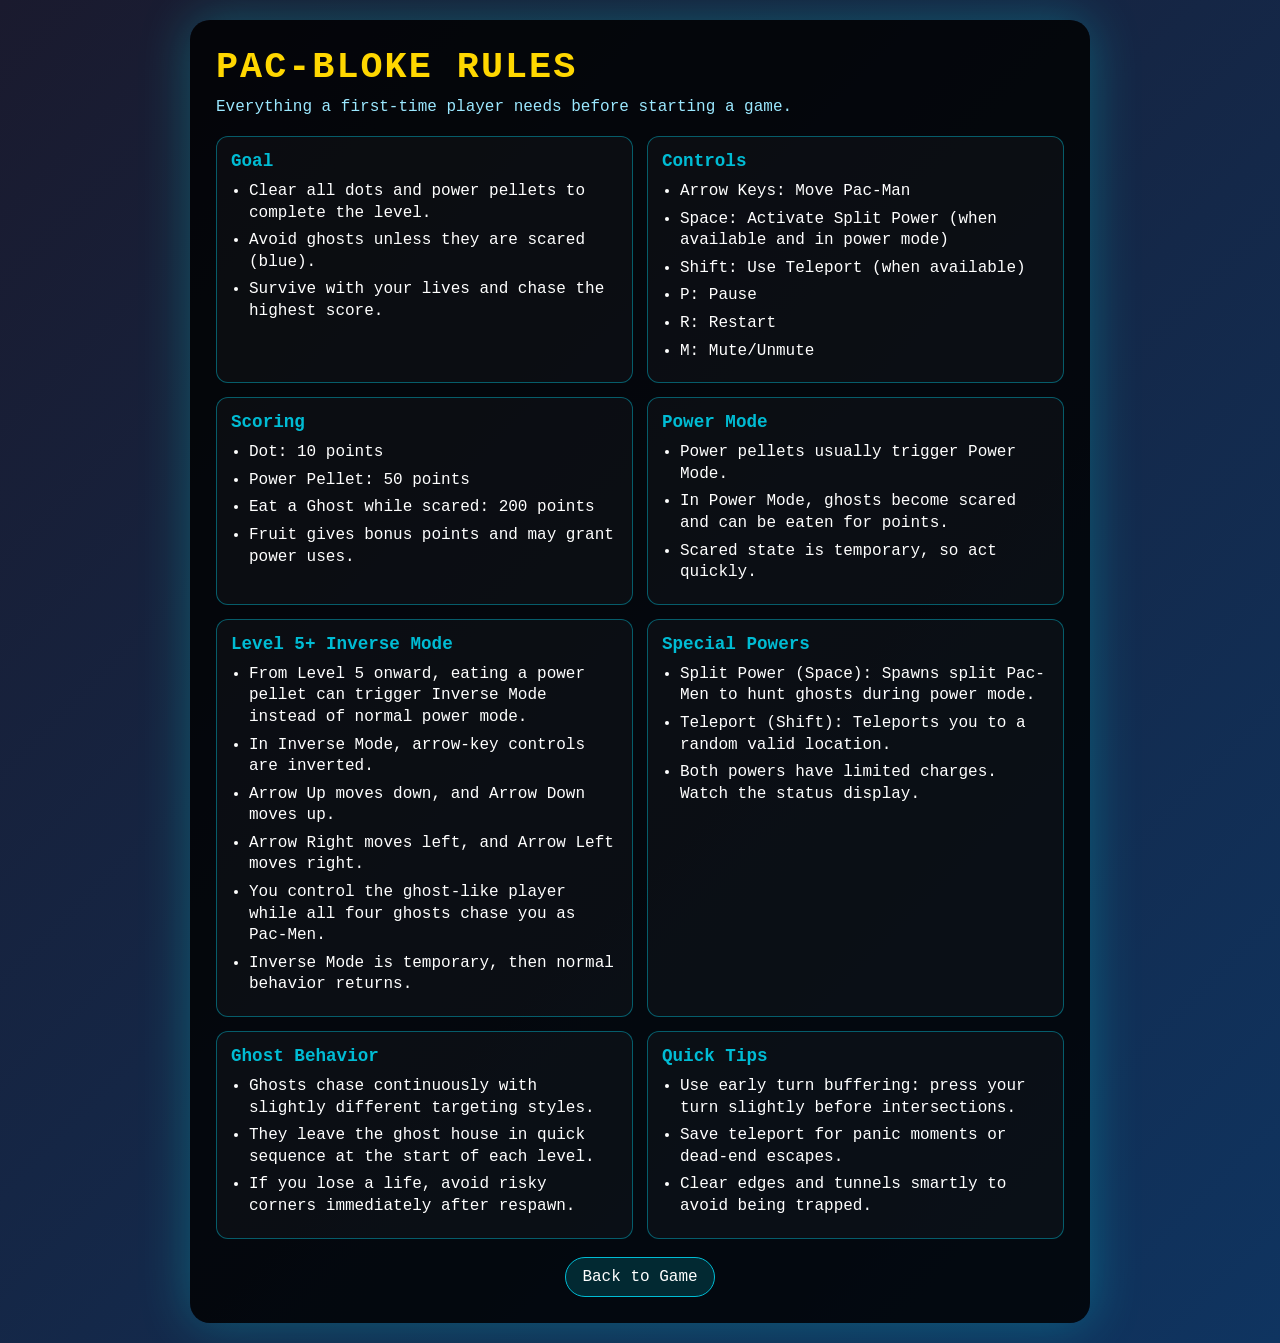
==== rules.html @ 193ca669 "Add rules page and menu button for enhanced player guidance" ====
<!DOCTYPE html>
<html lang="en">
<head>
    <meta charset="UTF-8">
    <meta name="viewport" content="width=device-width, initial-scale=1.0">
    <title>Pac-Bloke Rules</title>
    <link rel="stylesheet" href="styles.css">
</head>
<body>
    <main class="rules-wrapper">
        <section class="rules-panel">
            <h1>PAC-BLOKE RULES</h1>
            <p class="rules-subtitle">Everything a first-time player needs before starting a game.</p>

            <div class="rules-grid">
                <article class="rules-card">
                    <h2>Goal</h2>
                    <ul>
                        <li>Clear all dots and power pellets to complete the level.</li>
                        <li>Avoid ghosts unless they are scared (blue).</li>
                        <li>Survive with your lives and chase the highest score.</li>
                    </ul>
                </article>

                <article class="rules-card">
                    <h2>Controls</h2>
                    <ul>
                        <li>Arrow Keys: Move Pac-Man</li>
                        <li>Space: Activate Split Power (when available and in power mode)</li>
                        <li>Shift: Use Teleport (when available)</li>
                        <li>P: Pause</li>
                        <li>R: Restart</li>
                        <li>M: Mute/Unmute</li>
                    </ul>
                </article>

                <article class="rules-card">
                    <h2>Scoring</h2>
                    <ul>
                        <li>Dot: 10 points</li>
                        <li>Power Pellet: 50 points</li>
                        <li>Eat a Ghost while scared: 200 points</li>
                        <li>Fruit gives bonus points and may grant power uses.</li>
                    </ul>
                </article>

                <article class="rules-card">
                    <h2>Power Mode</h2>
                    <ul>
                        <li>Power pellets usually trigger Power Mode.</li>
                        <li>In Power Mode, ghosts become scared and can be eaten for points.</li>
                        <li>Scared state is temporary, so act quickly.</li>
                    </ul>
                </article>

                <article class="rules-card">
                    <h2>Level 5+ Inverse Mode</h2>
                    <ul>
                        <li>From Level 5 onward, eating a power pellet can trigger Inverse Mode instead of normal power mode.</li>
                        <li>In Inverse Mode, arrow-key controls are inverted.</li>
                        <li>Arrow Up moves down, and Arrow Down moves up.</li>
                        <li>Arrow Right moves left, and Arrow Left moves right.</li>
                        <li>You control the ghost-like player while all four ghosts chase you as Pac-Men.</li>
                        <li>Inverse Mode is temporary, then normal behavior returns.</li>
                    </ul>
                </article>

                <article class="rules-card">
                    <h2>Special Powers</h2>
                    <ul>
                        <li>Split Power (Space): Spawns split Pac-Men to hunt ghosts during power mode.</li>
                        <li>Teleport (Shift): Teleports you to a random valid location.</li>
                        <li>Both powers have limited charges. Watch the status display.</li>
                    </ul>
                </article>

                <article class="rules-card">
                    <h2>Ghost Behavior</h2>
                    <ul>
                        <li>Ghosts chase continuously with slightly different targeting styles.</li>
                        <li>They leave the ghost house in quick sequence at the start of each level.</li>
                        <li>If you lose a life, avoid risky corners immediately after respawn.</li>
                    </ul>
                </article>

                <article class="rules-card">
                    <h2>Quick Tips</h2>
                    <ul>
                        <li>Use early turn buffering: press your turn slightly before intersections.</li>
                        <li>Save teleport for panic moments or dead-end escapes.</li>
                        <li>Clear edges and tunnels smartly to avoid being trapped.</li>
                    </ul>
                </article>
            </div>

            <div class="rules-footer">
                <a class="menu-button" href="index.html">Back to Game</a>
            </div>
        </section>
    </main>
</body>
</html>
---- styles.css ----
* {
    margin: 0;
    padding: 0;
    box-sizing: border-box;
}

body {
    font-family: 'Courier New', monospace;
    background: linear-gradient(135deg, #1a1a2e 0%, #0f3460 100%);
    color: #fff;
    min-height: 100vh;
    display: flex;
    justify-content: center;
    align-items: center;
    padding: 20px;
}

.game-container {
    background: rgba(0, 0, 0, 0.8);
    border-radius: 20px;
    padding: 30px;
    box-shadow: 0 0 50px rgba(0, 255, 255, 0.3);
    max-width: 900px;
    width: 100%;
}

.header {
    text-align: center;
    margin-bottom: 20px;
}

.menu-actions {
    margin: 10px 0 16px;
}

.menu-button {
    display: inline-block;
    padding: 10px 16px;
    border: 1px solid #00bcd4;
    border-radius: 999px;
    color: #fff;
    text-decoration: none;
    background: rgba(0, 188, 212, 0.18);
    transition: transform 0.15s ease, box-shadow 0.15s ease, background 0.15s ease;
}

.menu-button:hover,
.menu-button:focus-visible {
    transform: translateY(-1px);
    box-shadow: 0 0 16px rgba(0, 188, 212, 0.45);
    background: rgba(0, 188, 212, 0.3);
}

.menu-button:focus-visible {
    outline: 2px solid #FFD700;
    outline-offset: 2px;
}

.header h1 {
    font-size: 3em;
    color: #FFD700;
    text-shadow: 0 0 20px rgba(255, 215, 0, 0.5);
    margin-bottom: 15px;
    letter-spacing: 5px;
}

.game-info {
    display: flex;
    justify-content: space-around;
    flex-wrap: wrap;
    gap: 15px;
    padding: 15px;
    background: rgba(255, 255, 255, 0.05);
    border-radius: 10px;
}

.info-item {
    display: flex;
    flex-direction: column;
    align-items: center;
}

.label {
    font-size: 0.9em;
    color: #00bcd4;
    margin-bottom: 5px;
}

.value {
    font-size: 1.5em;
    color: #FFD700;
    font-weight: bold;
}

.power-ups-display {
    display: flex;
    justify-content: space-around;
    margin-bottom: 20px;
    padding: 10px;
    background: rgba(255, 255, 255, 0.05);
    border-radius: 10px;
    flex-wrap: wrap;
    gap: 10px;
}

.power-status {
    display: flex;
    gap: 5px;
    align-items: center;
}

.power-label {
    font-size: 0.85em;
    color: #888;
}

.power-value {
    font-size: 0.9em;
    font-weight: bold;
    padding: 3px 8px;
    border-radius: 5px;
    background: rgba(255, 255, 255, 0.1);
}

.power-status.active .power-value {
    color: #00ff00;
    background: rgba(0, 255, 0, 0.2);
    text-shadow: 0 0 10px rgba(0, 255, 0, 0.8);
    animation: pulse 1s infinite;
}

@keyframes pulse {
    0%, 100% { opacity: 1; }
    50% { opacity: 0.5; }
}

#gameCanvas {
    display: block;
    margin: 0 auto;
    background: #000;
    border: 3px solid #00bcd4;
    border-radius: 10px;
    box-shadow: 0 0 30px rgba(0, 188, 212, 0.5);
}

.controls {
    margin-top: 20px;
    padding: 15px;
    background: rgba(255, 255, 255, 0.05);
    border-radius: 10px;
    text-align: center;
}

.controls h3 {
    color: #00bcd4;
    margin-bottom: 10px;
}

.controls p {
    margin: 5px 0;
    font-size: 0.9em;
}

.controls strong {
    color: #FFD700;
}

.game-message {
    position: fixed;
    top: 0;
    left: 0;
    width: 100%;
    height: 100%;
    background: rgba(0, 0, 0, 0.9);
    display: flex;
    justify-content: center;
    align-items: center;
    z-index: 1000;
    animation: fadeIn 0.3s;
}

.game-message.hidden {
    display: none;
}

.message-content {
    text-align: center;
    padding: 40px;
    background: rgba(255, 255, 255, 0.1);
    border-radius: 20px;
    border: 2px solid #00bcd4;
    box-shadow: 0 0 50px rgba(0, 188, 212, 0.5);
}

.message-content h2 {
    font-size: 3em;
    color: #FFD700;
    margin-bottom: 20px;
    text-shadow: 0 0 20px rgba(255, 215, 0, 0.7);
}

.message-content p {
    font-size: 1.2em;
    color: #fff;
}

@keyframes fadeIn {
    from { opacity: 0; }
    to { opacity: 1; }
}

/* Responsive design */
@media (max-width: 768px) {
    .header h1 {
        font-size: 2em;
    }
    
    .game-info {
        font-size: 0.9em;
    }
    
    .value {
        font-size: 1.2em;
    }
}

/* Rules page */
.rules-wrapper {
    max-width: 900px;
    width: 100%;
    margin: 0 auto;
}

.rules-panel {
    background: rgba(0, 0, 0, 0.82);
    border-radius: 20px;
    padding: 26px;
    box-shadow: 0 0 50px rgba(0, 255, 255, 0.25);
}

.rules-panel h1 {
    color: #FFD700;
    font-size: 2.3em;
    letter-spacing: 2px;
    margin-bottom: 10px;
}

.rules-subtitle {
    color: #9be8ff;
    margin-bottom: 20px;
}

.rules-grid {
    display: grid;
    grid-template-columns: repeat(2, minmax(220px, 1fr));
    gap: 14px;
}

.rules-card {
    border: 1px solid rgba(0, 188, 212, 0.45);
    border-radius: 12px;
    background: rgba(255, 255, 255, 0.03);
    padding: 14px;
}

.rules-card h2 {
    color: #00bcd4;
    font-size: 1.1em;
    margin-bottom: 10px;
}

.rules-card ul {
    padding-left: 18px;
}

.rules-card li {
    margin: 6px 0;
    line-height: 1.35;
}

.rules-footer {
    margin-top: 18px;
    display: flex;
    justify-content: center;
}

@media (max-width: 768px) {
    .rules-panel {
        padding: 18px;
    }

    .rules-panel h1 {
        font-size: 1.8em;
    }

    .rules-grid {
        grid-template-columns: 1fr;
    }
}
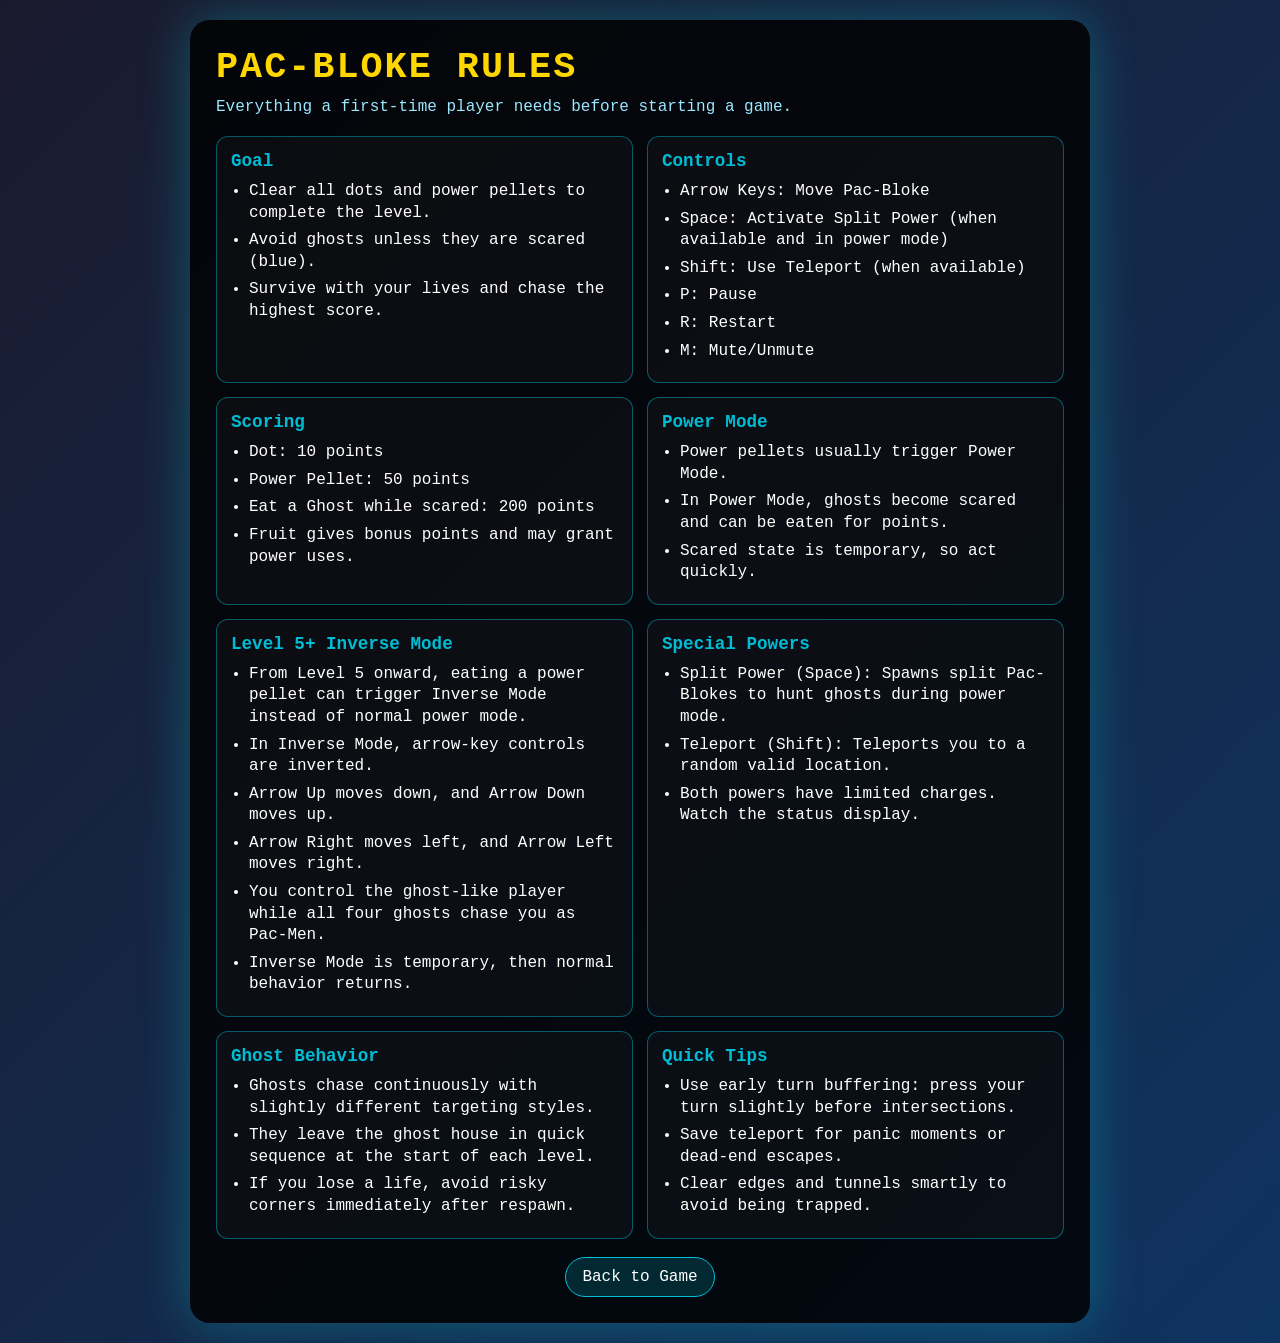
==== commit af98af32: "Update controls and special powers terminology to use "Pac-Bloke" game name" ====
--- a/rules.html
+++ b/rules.html
@@ -25,7 +25,7 @@
                 <article class="rules-card">
                     <h2>Controls</h2>
                     <ul>
-                        <li>Arrow Keys: Move Pac-Man</li>
+                        <li>Arrow Keys: Move Pac-Bloke</li>
                         <li>Space: Activate Split Power (when available and in power mode)</li>
                         <li>Shift: Use Teleport (when available)</li>
                         <li>P: Pause</li>
@@ -68,7 +68,7 @@
                 <article class="rules-card">
                     <h2>Special Powers</h2>
                     <ul>
-                        <li>Split Power (Space): Spawns split Pac-Men to hunt ghosts during power mode.</li>
+                        <li>Split Power (Space): Spawns split Pac-Blokes to hunt ghosts during power mode.</li>
                         <li>Teleport (Shift): Teleports you to a random valid location.</li>
                         <li>Both powers have limited charges. Watch the status display.</li>
                     </ul>
--- a/styles.css
+++ b/styles.css
@@ -204,6 +204,76 @@
     color: #fff;
 }
 
+.confirm-content {
+    max-width: 560px;
+}
+
+.confirm-content h2 {
+    font-size: 2.2em;
+}
+
+.confirm-actions {
+    display: flex;
+    justify-content: center;
+    gap: 12px;
+    margin-top: 18px;
+    margin-bottom: 10px;
+    flex-wrap: wrap;
+}
+
+.confirm-btn {
+    border: 1px solid #00bcd4;
+    color: #fff;
+    background: rgba(0, 188, 212, 0.2);
+    border-radius: 10px;
+    padding: 10px 14px;
+    cursor: pointer;
+    font-family: inherit;
+    font-size: 0.95em;
+    transition: transform 0.15s ease, background 0.15s ease, box-shadow 0.15s ease;
+}
+
+.confirm-btn:hover,
+.confirm-btn:focus-visible {
+    transform: translateY(-1px);
+    background: rgba(0, 188, 212, 0.32);
+    box-shadow: 0 0 14px rgba(0, 188, 212, 0.35);
+}
+
+.confirm-btn:focus-visible {
+    outline: 2px solid #FFD700;
+    outline-offset: 2px;
+}
+
+.confirm-btn.selected {
+    transform: translateY(-1px);
+    box-shadow: 0 0 18px rgba(255, 215, 0, 0.55);
+    outline: 2px solid #FFD700;
+    outline-offset: 2px;
+}
+
+.confirm-btn-danger {
+    border-color: #ff5252;
+    background: rgba(255, 82, 82, 0.2);
+}
+
+.confirm-btn-danger:hover,
+.confirm-btn-danger:focus-visible {
+    background: rgba(255, 82, 82, 0.32);
+    box-shadow: 0 0 14px rgba(255, 82, 82, 0.4);
+}
+
+.confirm-btn-danger.selected {
+    background: rgba(255, 82, 82, 0.42);
+    box-shadow: 0 0 18px rgba(255, 82, 82, 0.5);
+}
+
+.confirm-hint {
+    margin-top: 8px;
+    font-size: 0.9em;
+    color: #9be8ff;
+}
+
 @keyframes fadeIn {
     from { opacity: 0; }
     to { opacity: 1; }
